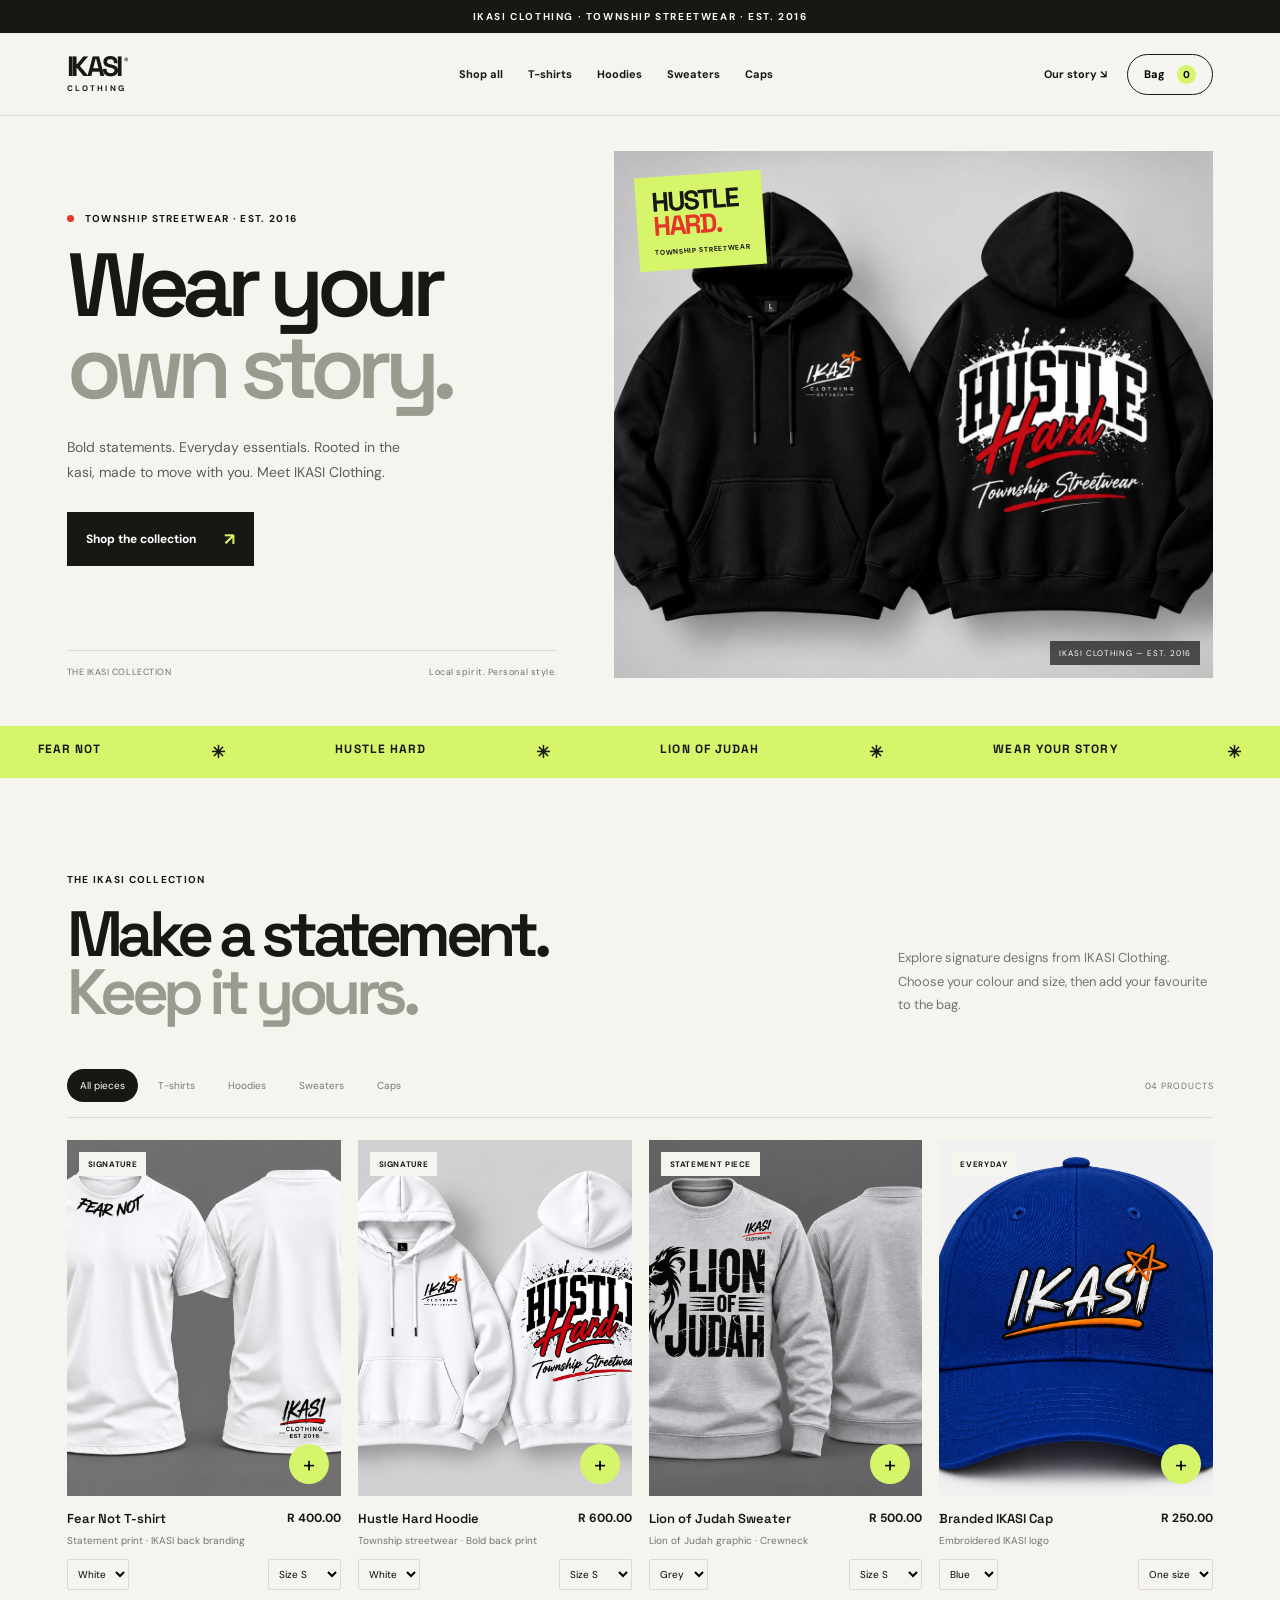
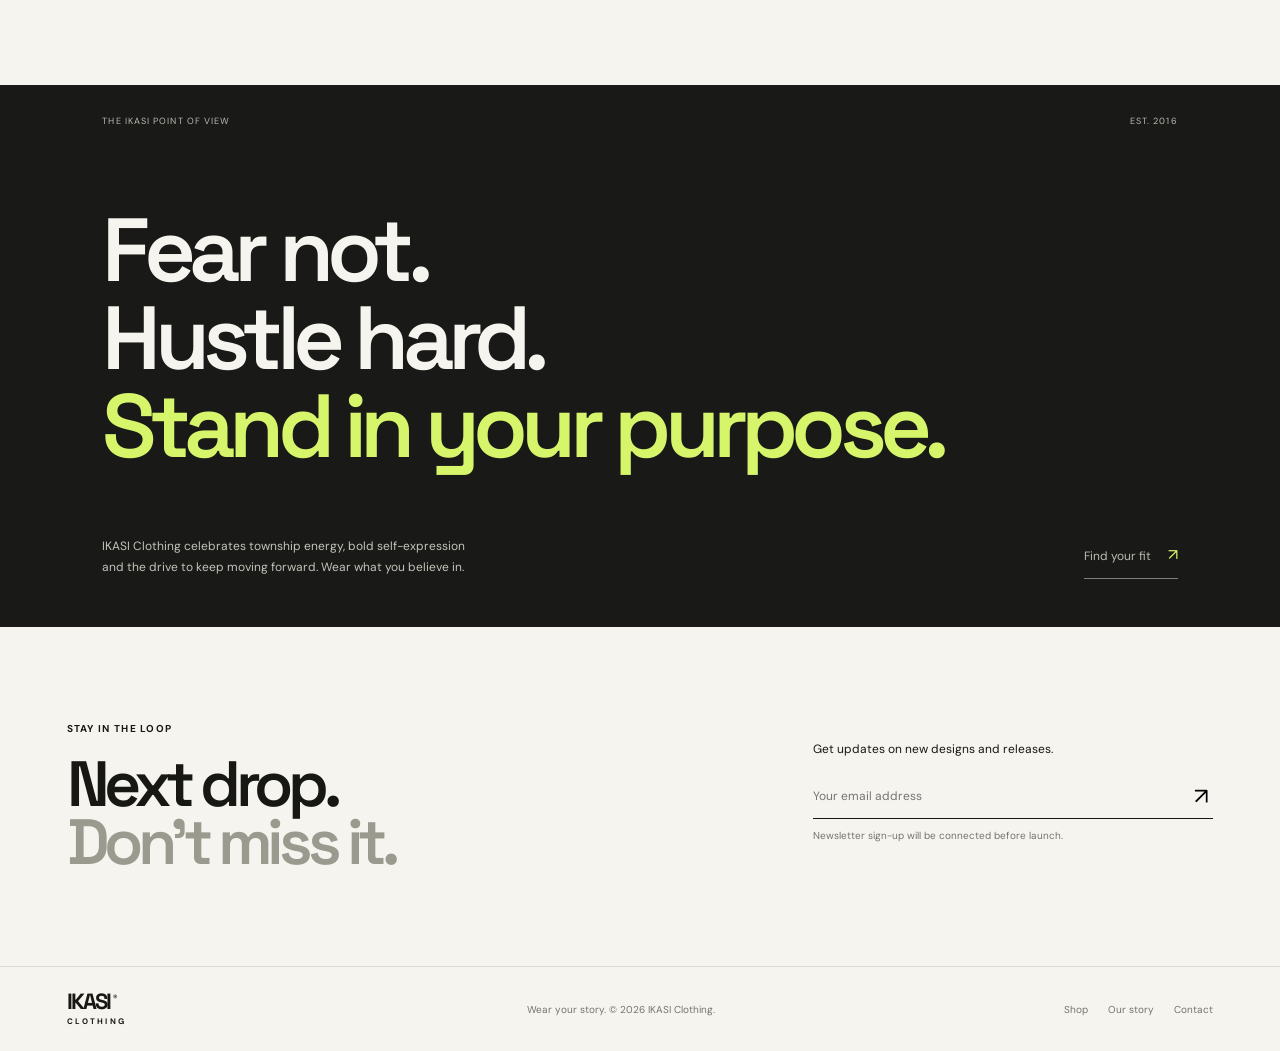
==== index.html @ 258398a9 "Add files via upload" ====
<!doctype html>
<html lang="en">
<head>
<meta charset="utf-8"><meta name="viewport" content="width=device-width,initial-scale=1">
<meta name="theme-color" content="#f6f4ef"><meta name="description" content="IKASI Clothing — township streetwear. Wear your story.">
<title>IKASI Clothing — Township Streetwear</title>
<link rel="preconnect" href="https://fonts.googleapis.com"><link rel="preconnect" href="https://fonts.gstatic.com" crossorigin>
<link href="https://fonts.googleapis.com/css2?family=DM+Sans:wght@400;500;600;700&family=Space+Grotesk:wght@400;500;600;700&display=swap" rel="stylesheet">
<link rel="stylesheet" href="style.css">
</head>
<body>
<div class="announcement">IKASI CLOTHING · TOWNSHIP STREETWEAR · EST. 2016</div>
<header class="site-header"><a class="wordmark" href="#">IKASI<span>®</span><small>CLOTHING</small></a>
<button class="menu-toggle" id="menuToggle" aria-label="Toggle menu">☰</button>
<nav class="main-nav" id="mainNav"><a href="#shop">Shop all</a><a href="#shop" data-filter-link="T-shirts">T-shirts</a><a href="#shop" data-filter-link="Hoodies">Hoodies</a><a href="#shop" data-filter-link="Sweaters">Sweaters</a><a href="#shop" data-filter-link="Accessories">Caps</a></nav>
<div class="header-actions"><a class="search-link" href="#story">Our story ↘</a><button class="cart-button" id="openCart">Bag <span id="cartCount">0</span></button></div></header>
<main>
<section class="hero"><div class="hero-copy"><p class="eyebrow"><span class="dot"></span> TOWNSHIP STREETWEAR · EST. 2016</p><h1>Wear your<br><em>own story.</em></h1><p class="hero-intro">Bold statements. Everyday essentials. Rooted in the kasi, made to move with you. Meet IKASI Clothing.</p><a class="button button-dark" href="#shop">Shop the collection <span>↗</span></a><div class="hero-footnote"><span>THE IKASI COLLECTION</span><span>Local spirit. Personal style.</span></div></div>
<div class="hero-image-wrap"><img class="hero-image" src="assets/hustle-hard-black.png" alt="IKASI Hustle Hard hoodie, front and back"><div class="hero-stamp"><strong>HUSTLE<br><em>HARD.</em></strong><span>TOWNSHIP STREETWEAR</span></div><span class="image-caption">IKASI CLOTHING — EST. 2016</span></div></section>
<div class="ticker"><div>FEAR NOT <span>✳</span> HUSTLE HARD <span>✳</span> LION OF JUDAH <span>✳</span> WEAR YOUR STORY <span>✳</span></div></div>
<section class="shop-section section-pad" id="shop"><div class="section-heading"><div><p class="eyebrow">THE IKASI COLLECTION</p><h2>Make a statement.<br><em>Keep it yours.</em></h2></div><p class="section-description">Explore signature designs from IKASI Clothing. Choose your colour and size, then add your favourite to the bag.</p></div>
<div class="shop-toolbar"><div class="filter-list"><button class="filter active" data-filter="All">All pieces</button><button class="filter" data-filter="T-shirts">T-shirts</button><button class="filter" data-filter="Hoodies">Hoodies</button><button class="filter" data-filter="Sweaters">Sweaters</button><button class="filter" data-filter="Accessories">Caps</button></div><span class="result-count" id="resultCount">04 PRODUCTS</span></div><div class="product-grid" id="productGrid"></div></section>
<section class="statement" id="story"><div class="statement-top"><span>THE IKASI POINT OF VIEW</span><span>EST. 2016</span></div><h2>Fear not.<br>Hustle hard.<br><em>Stand in your purpose.</em></h2><div class="statement-bottom"><p>IKASI Clothing celebrates township energy, bold self-expression and the drive to keep moving forward. Wear what you believe in.</p><a href="#shop" class="text-link">Find your fit <span>↗</span></a></div></section>
<section class="newsletter section-pad"><div><p class="eyebrow">STAY IN THE LOOP</p><h2>Next drop.<br><em>Don't miss it.</em></h2></div><form id="newsletterForm" class="newsletter-form"><label for="newsletterEmail">Get updates on new designs and releases.</label><div class="email-field"><input id="newsletterEmail" type="email" placeholder="Your email address" required><button type="submit" aria-label="Subscribe">↗</button></div><p id="newsletterMessage" class="form-message">Newsletter sign-up will be connected before launch.</p></form></section>
</main>
<footer class="site-footer"><a class="wordmark" href="#">IKASI<span>®</span><small>CLOTHING</small></a><p>Wear your story. © <span id="year"></span> IKASI Clothing.</p><div><a href="#shop">Shop</a><a href="#story">Our story</a><a href="mailto:hello@ikasiclothing.co.za">Contact</a></div></footer>
<div class="cart-overlay" id="cartOverlay" hidden><button class="overlay-scrim" id="closeCart" aria-label="Close bag"></button><aside class="cart-drawer" role="dialog" aria-modal="true" aria-labelledby="cartTitle"><div class="cart-head"><div><p class="eyebrow">YOUR SELECTION</p><h2 id="cartTitle">Shopping bag <span id="drawerCount">(0)</span></h2></div><button id="closeCartTop" class="close-button" aria-label="Close bag">×</button></div><div id="cartItems" class="cart-items"></div><div class="cart-empty" id="cartEmpty"><span>✳</span><h3>Your bag is waiting.</h3><p>Find something that feels like you.</p><button class="button button-dark" id="continueShopping">Explore pieces</button></div><div class="cart-foot" id="cartFoot" hidden><div class="subtotal"><span>Subtotal</span><strong id="cartSubtotal">R0.00</strong></div><p>Shipping is confirmed when your order is placed.</p><button class="button button-dark checkout-button" id="checkoutButton">Continue to order <span>↗</span></button><small>Checkout and online payments are not connected yet.</small></div></aside></div>
<div class="toast" id="toast" role="status" aria-live="polite"></div><script src="app.js"></script>
</body></html>
---- style.css ----
:root{--paper:#f6f4ef;--ink:#171714;--muted:#73746d;--line:#dcdad2;--lime:#d7f56b;--red:#e53628;--display:"Space Grotesk",sans-serif;--body:"DM Sans",sans-serif}*{box-sizing:border-box}html{scroll-behavior:smooth}body{margin:0;background:var(--paper);color:var(--ink);font-family:var(--body);-webkit-font-smoothing:antialiased}a{color:inherit;text-decoration:none}button,input,select{font:inherit}button{cursor:pointer}.announcement{background:var(--ink);color:#f8f7f1;text-align:center;padding:10px 16px;font-size:10px;letter-spacing:.16em;font-weight:700}.site-header{height:83px;padding:0 5.2%;display:flex;align-items:center;justify-content:space-between;border-bottom:1px solid var(--line);gap:25px}.wordmark{font-family:var(--display);font-weight:700;font-size:28px;letter-spacing:-.09em;line-height:.85;display:flex;align-items:flex-start;flex-wrap:wrap;max-width:120px}.wordmark span{font:500 9px var(--body);letter-spacing:0;margin-left:3px}.wordmark small{display:block;width:100%;font:700 8px var(--body);letter-spacing:.27em;margin-top:5px}.main-nav,.header-actions{display:flex;align-items:center;gap:25px;font-size:11px;font-weight:700}.main-nav a:hover,.search-link:hover{opacity:.55}.header-actions{gap:20px}.cart-button{border:1px solid var(--ink);border-radius:100px;padding:10px 16px;background:transparent;font-size:11px}.cart-button span{display:inline-grid;place-items:center;margin-left:9px;width:19px;height:19px;background:var(--lime);border-radius:50%;font-size:10px}.menu-toggle{display:none;border:0;background:none;font-size:23px}.hero{display:grid;grid-template-columns:.9fr 1.1fr;min-height:610px;padding:35px 5.2% 48px;gap:5%;align-items:stretch}.hero-copy{padding:61px 0 0;display:flex;flex-direction:column;align-items:flex-start}.eyebrow{font-size:10px;font-weight:700;letter-spacing:.13em;margin:0 0 20px}.dot{display:inline-block;width:7px;height:7px;background:var(--red);border-radius:50%;margin-right:8px}.hero h1,.section-heading h2,.newsletter h2{font-family:var(--display);font-weight:600;font-size:clamp(60px,7vw,102px);line-height:.91;letter-spacing:-.085em;margin:0}.hero h1 em,.section-heading h2 em,.newsletter h2 em{font-style:normal;color:#9a9a8f}.hero-intro{font-size:14px;line-height:1.8;max-width:340px;color:#5d5e57;margin:27px 0}.button{display:inline-flex;align-items:center;justify-content:space-between;gap:28px;border:0;padding:16px 19px;font-size:12px;font-weight:700;transition:transform .2s}.button:hover{transform:translateY(-2px)}.button-dark{background:var(--ink);color:white}.button-dark span{color:var(--lime);font-size:17px}.hero-footnote{width:100%;display:flex;justify-content:space-between;gap:12px;border-top:1px solid var(--line);padding-top:15px;margin-top:auto;font-size:9px;color:#6e7068;letter-spacing:.06em}.hero-image-wrap{position:relative;min-height:520px;background:#d6d6d3;overflow:hidden}.hero-image{width:100%;height:100%;position:absolute;inset:0;object-fit:cover;object-position:center 45%}.hero-stamp{position:absolute;top:23px;left:23px;background:var(--lime);padding:14px 16px;transform:rotate(-4deg);display:flex;flex-direction:column;gap:9px}.hero-stamp strong{font:700 27px/.88 var(--display);letter-spacing:-.07em}.hero-stamp strong em{color:var(--red);font-style:normal}.hero-stamp span{font-size:7px;font-weight:700;letter-spacing:.1em}.image-caption{position:absolute;right:13px;bottom:13px;color:white;background:#171714b5;padding:7px 9px;font-size:8px;letter-spacing:.12em}.ticker{overflow:hidden;background:var(--lime);padding:15px 0;white-space:nowrap}.ticker div{font:700 12px var(--display);letter-spacing:.09em;display:flex;justify-content:space-around;gap:34px}.ticker span{font-size:17px}.section-pad{padding:95px 5.2%}.section-heading{display:flex;justify-content:space-between;align-items:flex-end;gap:35px}.section-heading .eyebrow{margin-bottom:19px}.section-heading h2,.newsletter h2{font-size:clamp(48px,5vw,68px)}.section-description{max-width:315px;color:var(--muted);font-size:13px;line-height:1.8;margin:0 0 5px}.shop-toolbar{display:flex;align-items:center;justify-content:space-between;margin:48px 0 22px;border-bottom:1px solid var(--line);padding-bottom:15px}.filter-list{display:flex;gap:7px;flex-wrap:wrap}.filter{border:1px solid transparent;background:transparent;padding:9px 12px;border-radius:100px;font-size:10px;color:#77786f}.filter.active{background:var(--ink);color:white}.result-count{font-size:9px;letter-spacing:.1em;color:var(--muted);white-space:nowrap}.product-grid{display:grid;grid-template-columns:repeat(4,minmax(0,1fr));gap:17px}.product-card{min-width:0}.product-image-wrap{position:relative;aspect-ratio:.77;background:#e5e3dd;overflow:hidden}.product-image-wrap img{width:100%;height:100%;object-fit:cover;transition:transform .5s}.product-card:hover .product-image-wrap img{transform:scale(1.035)}.product-tag{position:absolute;top:12px;left:12px;background:var(--paper);padding:7px 9px;font-size:8px;font-weight:700;letter-spacing:.08em}.quick-add{position:absolute;right:12px;bottom:12px;border:0;background:var(--lime);width:40px;height:40px;border-radius:50%;font-size:22px;transition:transform .2s}.quick-add:hover{transform:rotate(90deg)}.product-meta{display:flex;justify-content:space-between;align-items:flex-start;gap:8px;padding-top:14px}.product-meta h3{font:600 13px var(--display);margin:0 0 6px}.product-meta p{font-size:10px;color:var(--muted);margin:0;line-height:1.5}.product-price{font-size:12px;font-weight:700;white-space:nowrap}.variant-row{display:flex;justify-content:space-between;gap:8px;align-items:center;margin-top:11px}.color-select,.size-select{background:transparent;border:1px solid var(--line);border-radius:2px;padding:7px 6px;max-width:49%;font-size:10px;min-width:0}.statement{background:#191a17;color:var(--paper);padding:30px 8% 48px}.statement-top,.statement-bottom{display:flex;justify-content:space-between;gap:30px;font-size:9px;letter-spacing:.12em;color:#b9bcb2}.statement h2{font:600 clamp(50px,7vw,90px)/.98 var(--display);letter-spacing:-.075em;margin:80px 0 65px}.statement h2 em{color:var(--lime);font-style:normal}.statement-bottom{align-items:flex-end;letter-spacing:0;font-size:12px;line-height:1.8}.statement-bottom p{max-width:380px;margin:0;color:#c2c4bb}.text-link{border-bottom:1px solid #7c8076;padding-bottom:8px;white-space:nowrap}.text-link span{color:var(--lime);font-size:16px;margin-left:14px}.newsletter{display:flex;justify-content:space-between;gap:40px;align-items:center}.newsletter-form{width:min(100%,400px)}.newsletter-form label{display:block;font-size:12px;margin-bottom:17px}.email-field{display:flex;border-bottom:1px solid var(--ink)}.email-field input{flex:1;min-width:0;background:transparent;border:0;padding:14px 0;outline:none;font-size:12px}.email-field button{border:0;background:transparent;font-size:23px;padding:0 5px}.form-message{font-size:10px;color:var(--muted);margin-top:10px}.site-footer{padding:25px 5.2%;border-top:1px solid var(--line);display:flex;justify-content:space-between;align-items:center;gap:25px}.site-footer .wordmark{font-size:22px}.site-footer p,.site-footer div{font-size:10px;color:var(--muted)}.site-footer div{display:flex;gap:20px}.cart-overlay{position:fixed;inset:0;z-index:20}.overlay-scrim{position:absolute;inset:0;width:100%;height:100%;background:#12140f99;border:0}.cart-drawer{position:absolute;right:0;top:0;height:100%;width:min(470px,100%);background:var(--paper);padding:28px;display:flex;flex-direction:column;box-shadow:-15px 0 50px #0001}.cart-head{display:flex;justify-content:space-between;align-items:center;border-bottom:1px solid var(--line);padding-bottom:20px}.cart-head .eyebrow{margin-bottom:8px}.cart-head h2{font:600 24px var(--display);margin:0;letter-spacing:-.04em}.cart-head h2 span{font:400 12px var(--body);color:var(--muted)}.close-button{border:1px solid var(--line);background:transparent;border-radius:50%;width:38px;height:38px;font-size:25px}.cart-items{overflow:auto}.cart-row{display:grid;grid-template-columns:76px 1fr auto;gap:13px;padding:17px 0;border-bottom:1px solid var(--line)}.cart-row img{width:76px;height:92px;object-fit:cover;background:#e4e2da}.cart-row h3{font-size:12px;margin:3px 0 7px}.cart-row p{font-size:11px;color:var(--muted);margin:0 0 12px}.qty-control{display:flex;align-items:center;gap:12px;font-size:12px}.qty-control button{border:1px solid var(--line);background:transparent;width:24px;height:24px}.cart-row-price{font-size:12px;font-weight:700;white-space:nowrap;padding-top:3px}.cart-empty{margin:auto;text-align:center}.cart-empty>span{font-size:35px;color:#94b844}.cart-empty h3{font:600 22px var(--display);margin:13px 0 6px}.cart-empty p{font-size:12px;color:var(--muted);margin-bottom:22px}.cart-foot{margin-top:auto;border-top:1px solid var(--line);padding-top:18px}.subtotal{display:flex;justify-content:space-between;font-size:13px}.cart-foot>p,.cart-foot small{font-size:10px;color:var(--muted)}.checkout-button{width:100%;margin:12px 0}.cart-foot small{display:block;text-align:center}.toast{position:fixed;bottom:22px;left:50%;transform:translate(-50%,20px);opacity:0;pointer-events:none;background:var(--ink);color:white;padding:13px 18px;font-size:12px;z-index:30;transition:.25s}.toast.show{opacity:1;transform:translate(-50%,0)}[hidden]{display:none!important}@media(max-width:900px){.main-nav{gap:14px}.hero{grid-template-columns:.9fr 1.1fr;gap:4%;padding-left:5%;padding-right:5%}.hero-image-wrap{min-height:460px}.product-grid{grid-template-columns:repeat(2,minmax(0,1fr));gap:28px 14px}.section-pad{padding:75px 5%}}@media(max-width:650px){.site-header{height:67px;position:relative;padding:0 5%}.menu-toggle{display:block;order:3}.main-nav{display:none;position:absolute;top:66px;left:0;right:0;z-index:10;background:var(--paper);padding:22px 5%;border-bottom:1px solid var(--line);flex-direction:column;align-items:flex-start;gap:22px}.main-nav.open{display:flex}.header-actions{margin-left:auto;gap:14px}.search-link{display:none}.hero{display:flex;flex-direction:column;padding:25px 5% 30px;gap:27px}.hero-copy{padding:28px 0 0;min-height:345px}.hero h1{font-size:clamp(65px,15vw,88px)}.hero-intro{margin:22px 0}.hero-footnote span:last-child{display:none}.hero-image-wrap{min-height:420px;height:420px}.hero-stamp strong{font-size:23px}.ticker div{justify-content:flex-start;gap:22px;font-size:10px}.section-pad{padding:62px 5%}.section-heading{display:block}.section-heading h2,.newsletter h2{font-size:52px}.section-description{margin-top:22px}.shop-toolbar{margin-top:35px;align-items:flex-end}.filter-list{gap:3px}.filter{padding:8px 9px;font-size:9px}.result-count{font-size:8px}.product-grid{gap:25px 11px}.product-meta{display:block}.product-price{display:block;margin-top:8px}.product-meta h3{font-size:12px}.product-image-wrap{aspect-ratio:.7}.quick-add{width:35px;height:35px;right:8px;bottom:8px}.variant-row{align-items:stretch;flex-direction:column}.color-select,.size-select{max-width:100%;width:100%}.statement{padding:25px 5% 35px}.statement-top{font-size:7px}.statement h2{font-size:clamp(47px,11.5vw,67px);margin:70px 0 55px}.statement-bottom{display:block}.statement-bottom p{margin-bottom:25px}.newsletter{display:block}.newsletter-form{margin-top:35px}.site-footer{flex-wrap:wrap;gap:13px}.site-footer p{order:3;width:100%;margin:0}.site-footer div{gap:12px}.site-footer div a{font-size:9px}}
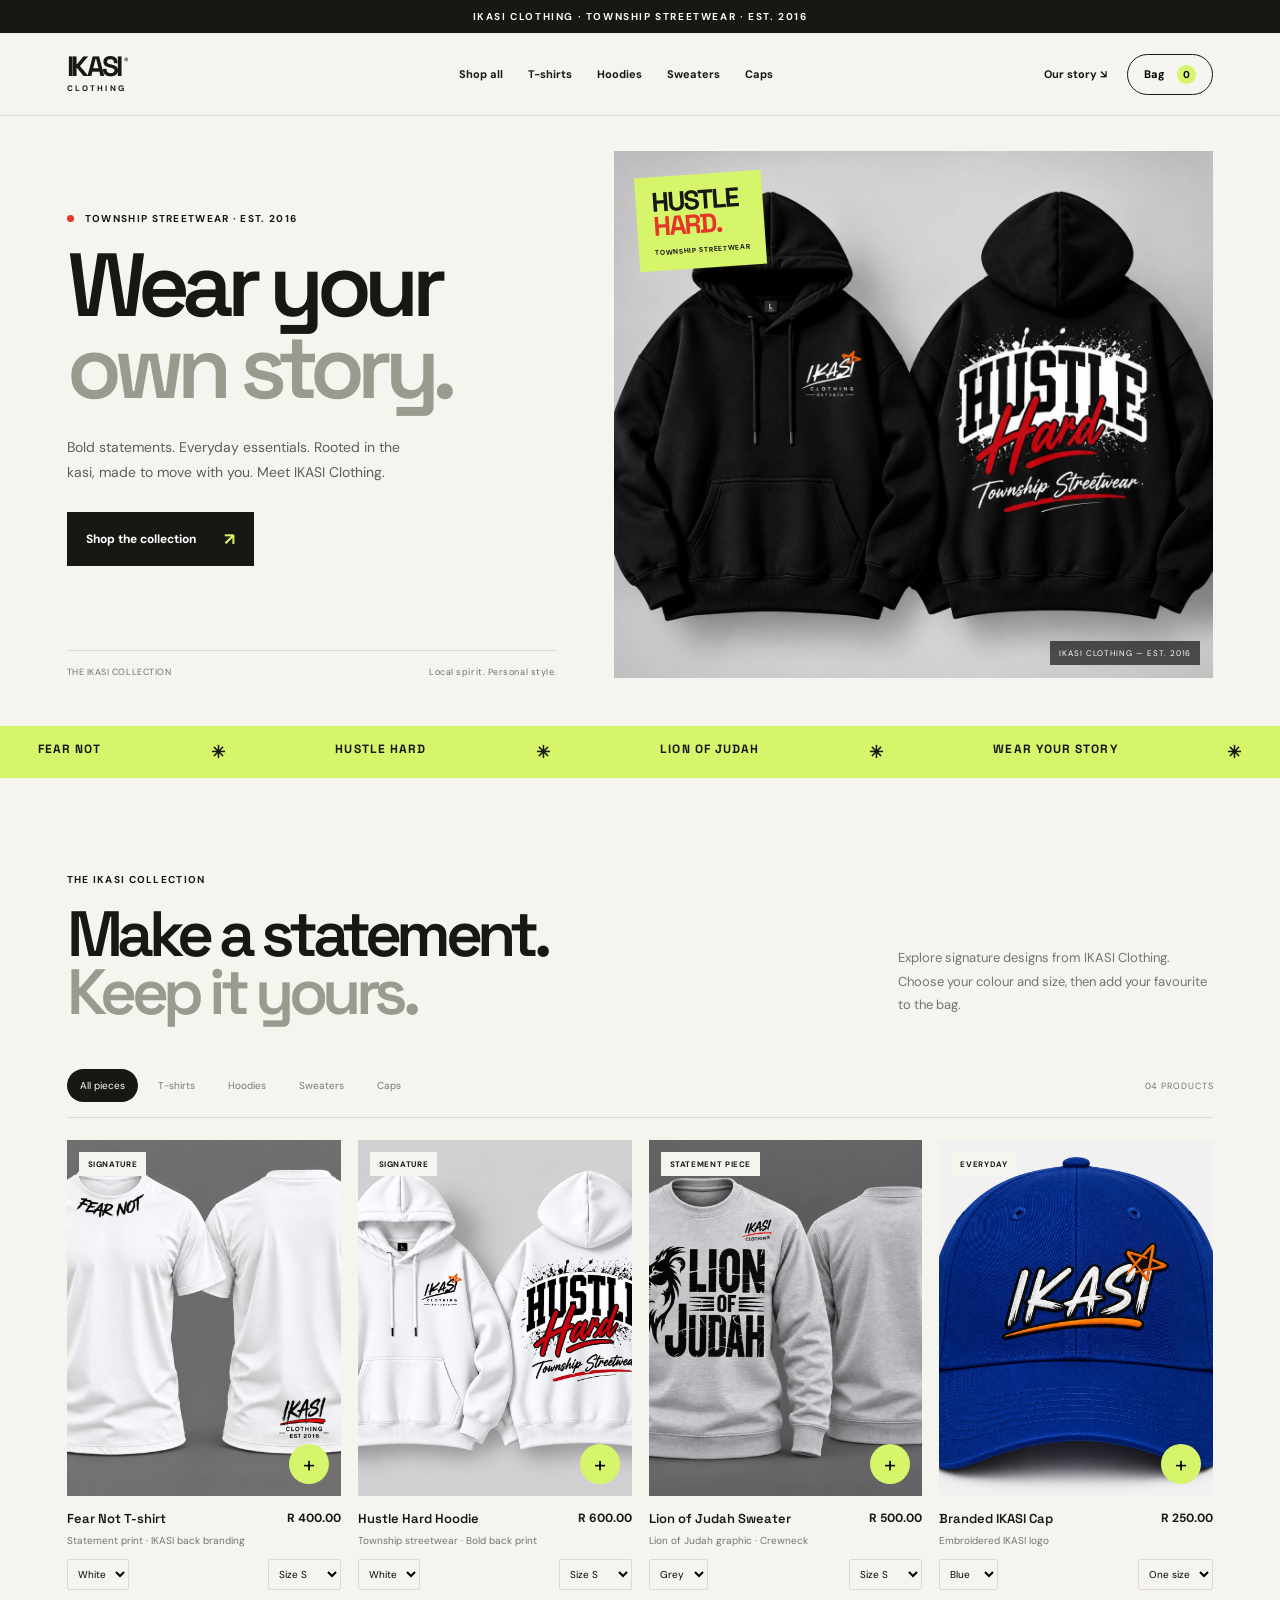
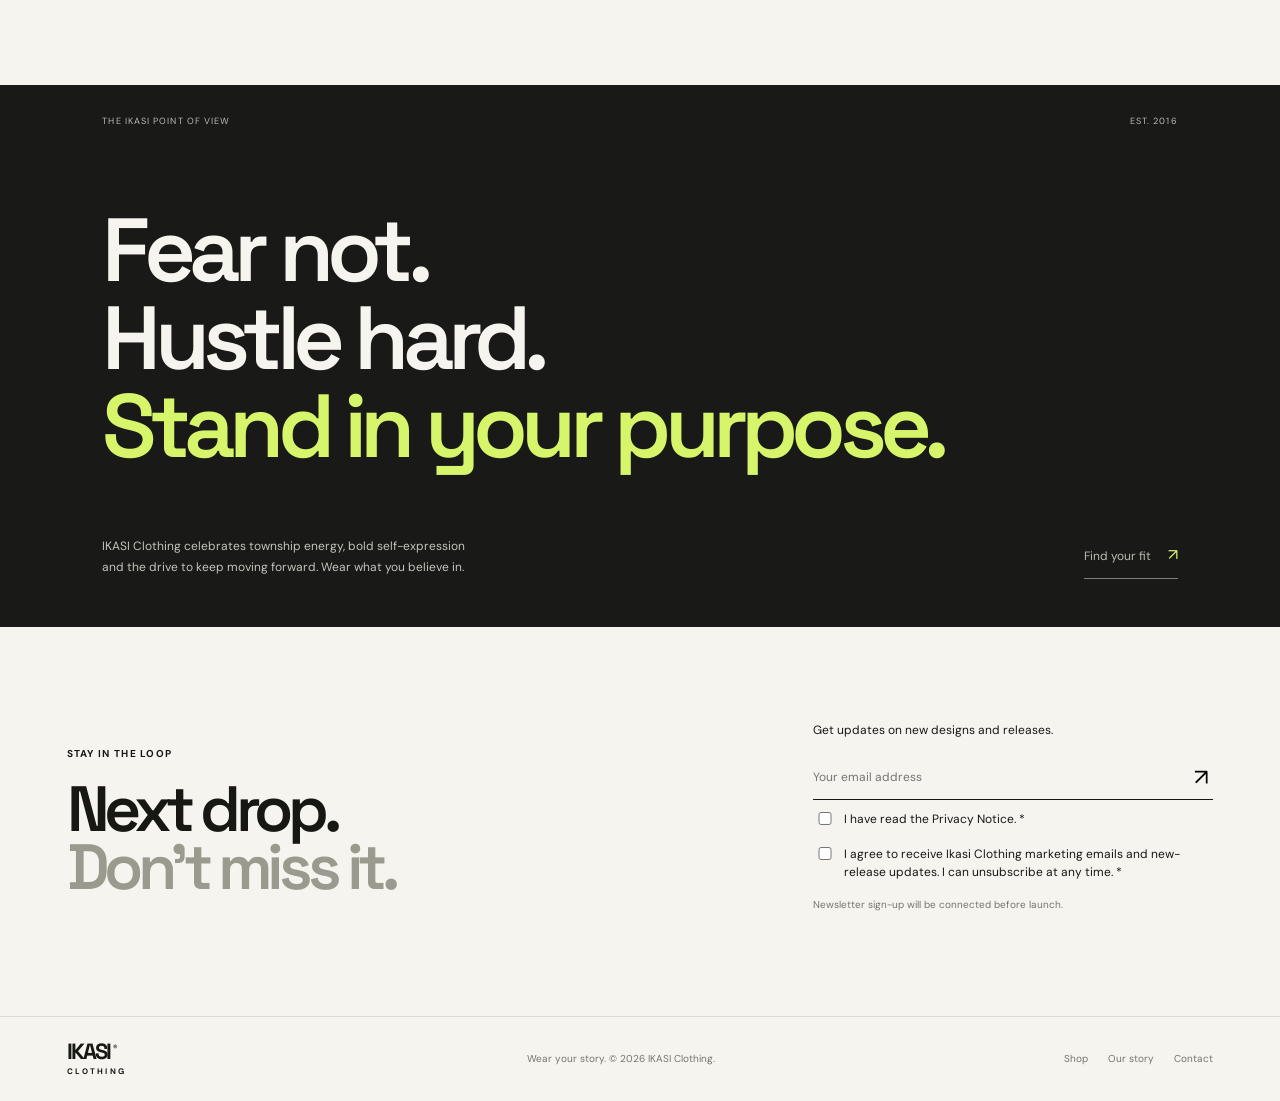
==== commit 68825930: "privacy: add privacy notice and affirmative marketing opt-in to newsletter form" ====
--- a/index.html
+++ b/index.html
@@ -21,7 +21,7 @@
 <section class="shop-section section-pad" id="shop"><div class="section-heading"><div><p class="eyebrow">THE IKASI COLLECTION</p><h2>Make a statement.<br><em>Keep it yours.</em></h2></div><p class="section-description">Explore signature designs from IKASI Clothing. Choose your colour and size, then add your favourite to the bag.</p></div>
 <div class="shop-toolbar"><div class="filter-list"><button class="filter active" data-filter="All">All pieces</button><button class="filter" data-filter="T-shirts">T-shirts</button><button class="filter" data-filter="Hoodies">Hoodies</button><button class="filter" data-filter="Sweaters">Sweaters</button><button class="filter" data-filter="Accessories">Caps</button></div><span class="result-count" id="resultCount">04 PRODUCTS</span></div><div class="product-grid" id="productGrid"></div></section>
 <section class="statement" id="story"><div class="statement-top"><span>THE IKASI POINT OF VIEW</span><span>EST. 2016</span></div><h2>Fear not.<br>Hustle hard.<br><em>Stand in your purpose.</em></h2><div class="statement-bottom"><p>IKASI Clothing celebrates township energy, bold self-expression and the drive to keep moving forward. Wear what you believe in.</p><a href="#shop" class="text-link">Find your fit <span>↗</span></a></div></section>
-<section class="newsletter section-pad"><div><p class="eyebrow">STAY IN THE LOOP</p><h2>Next drop.<br><em>Don't miss it.</em></h2></div><form id="newsletterForm" class="newsletter-form"><label for="newsletterEmail">Get updates on new designs and releases.</label><div class="email-field"><input id="newsletterEmail" type="email" placeholder="Your email address" required><button type="submit" aria-label="Subscribe">↗</button></div><p id="newsletterMessage" class="form-message">Newsletter sign-up will be connected before launch.</p></form></section>
+<section class="newsletter section-pad"><div><p class="eyebrow">STAY IN THE LOOP</p><h2>Next drop.<br><em>Don't miss it.</em></h2></div><form id="newsletterForm" class="newsletter-form"><label for="newsletterEmail">Get updates on new designs and releases.</label><div class="email-field"><input id="newsletterEmail" type="email" placeholder="Your email address" required><button type="submit" aria-label="Subscribe">↗</button></div><label style="display:flex;gap:8px;align-items:flex-start;font-size:12px;line-height:1.5;margin-top:10px"><input type="checkbox" name="privacyAcknowledgement" required style="width:16px;flex:0 0 16px;margin-top:2px"><span>I have read the <a href="privacy-policy.html" target="_blank" rel="noopener">Privacy Notice</a>. *</span></label><label style="display:flex;gap:8px;align-items:flex-start;font-size:12px;line-height:1.5;margin-top:8px"><input type="checkbox" name="marketingConsent" required style="width:16px;flex:0 0 16px;margin-top:2px"><span>I agree to receive Ikasi Clothing marketing emails and new-release updates. I can unsubscribe at any time. *</span></label><p id="newsletterMessage" class="form-message">Newsletter sign-up will be connected before launch.</p></form></section>
 </main>
 <footer class="site-footer"><a class="wordmark" href="#">IKASI<span>®</span><small>CLOTHING</small></a><p>Wear your story. © <span id="year"></span> IKASI Clothing.</p><div><a href="#shop">Shop</a><a href="#story">Our story</a><a href="mailto:hello@ikasiclothing.co.za">Contact</a></div></footer>
 <div class="cart-overlay" id="cartOverlay" hidden><button class="overlay-scrim" id="closeCart" aria-label="Close bag"></button><aside class="cart-drawer" role="dialog" aria-modal="true" aria-labelledby="cartTitle"><div class="cart-head"><div><p class="eyebrow">YOUR SELECTION</p><h2 id="cartTitle">Shopping bag <span id="drawerCount">(0)</span></h2></div><button id="closeCartTop" class="close-button" aria-label="Close bag">×</button></div><div id="cartItems" class="cart-items"></div><div class="cart-empty" id="cartEmpty"><span>✳</span><h3>Your bag is waiting.</h3><p>Find something that feels like you.</p><button class="button button-dark" id="continueShopping">Explore pieces</button></div><div class="cart-foot" id="cartFoot" hidden><div class="subtotal"><span>Subtotal</span><strong id="cartSubtotal">R0.00</strong></div><p>Shipping is confirmed when your order is placed.</p><button class="button button-dark checkout-button" id="checkoutButton">Continue to order <span>↗</span></button><small>Checkout and online payments are not connected yet.</small></div></aside></div>
